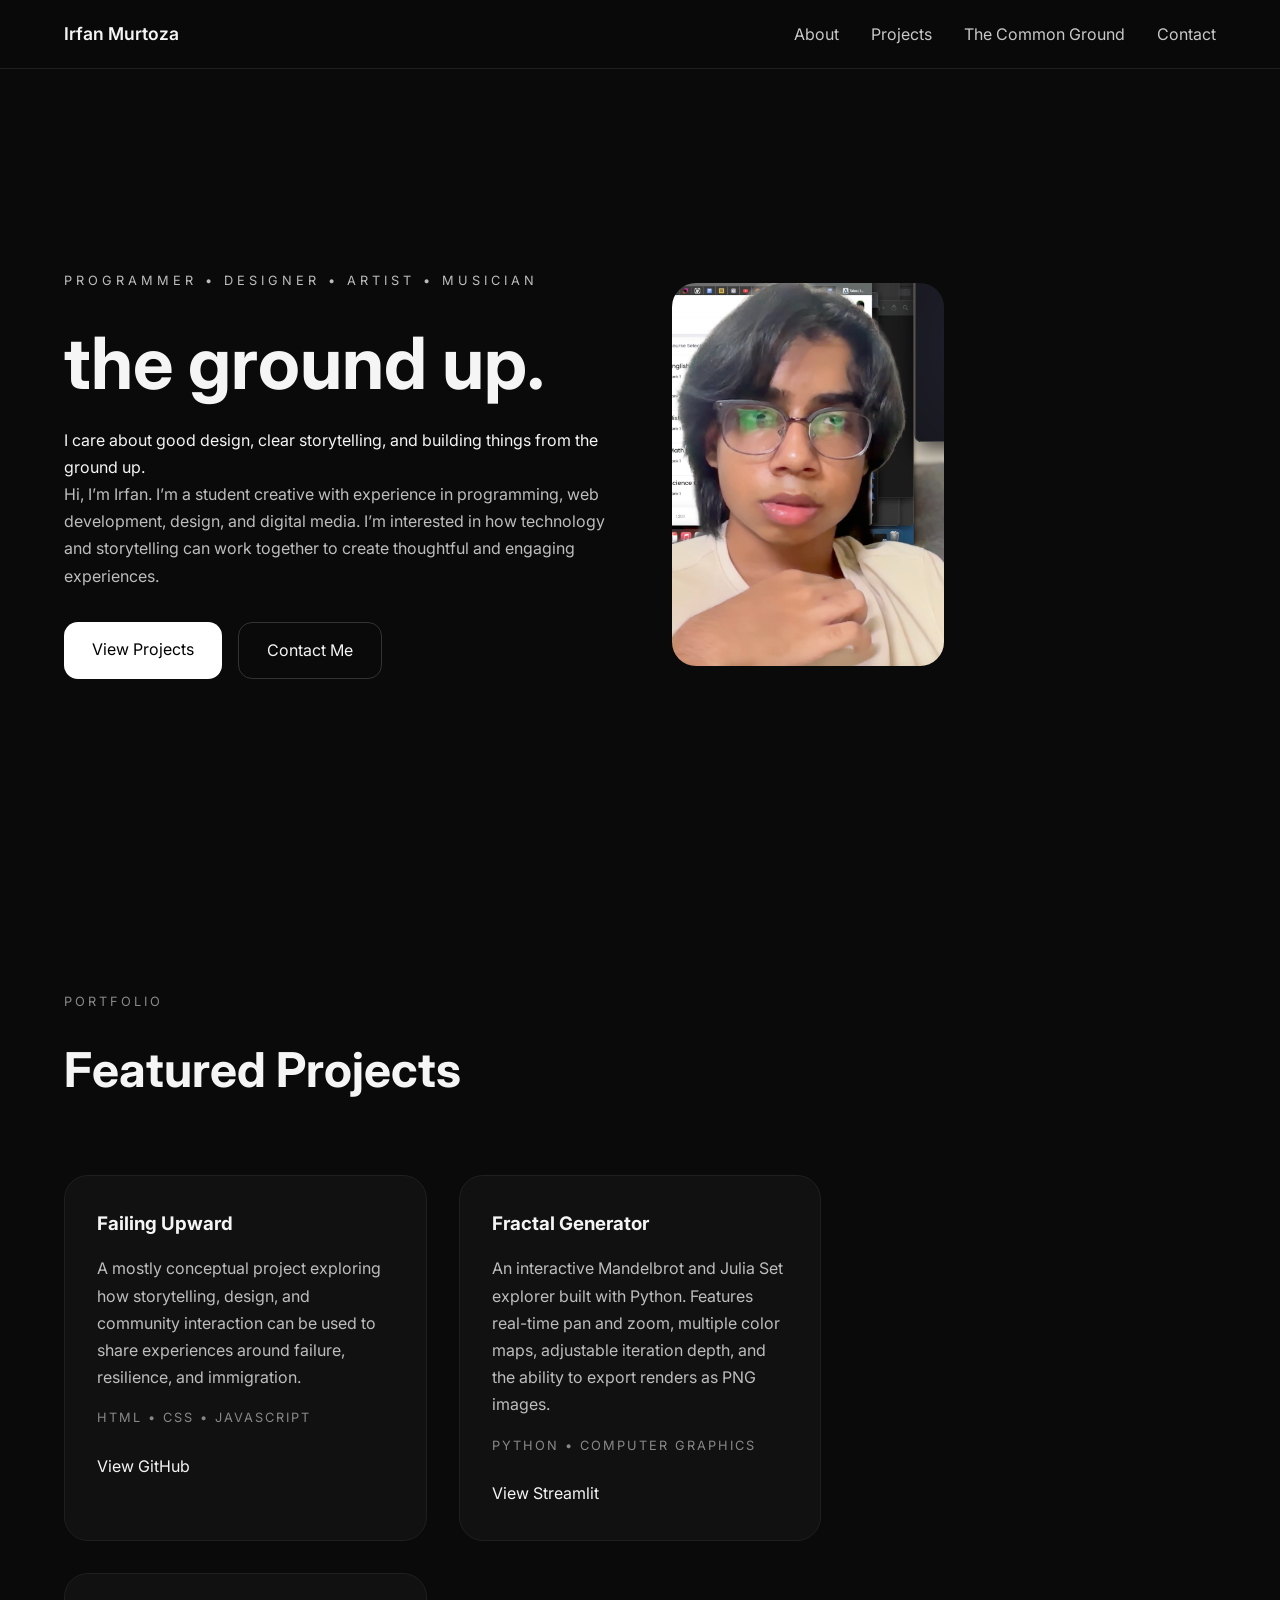
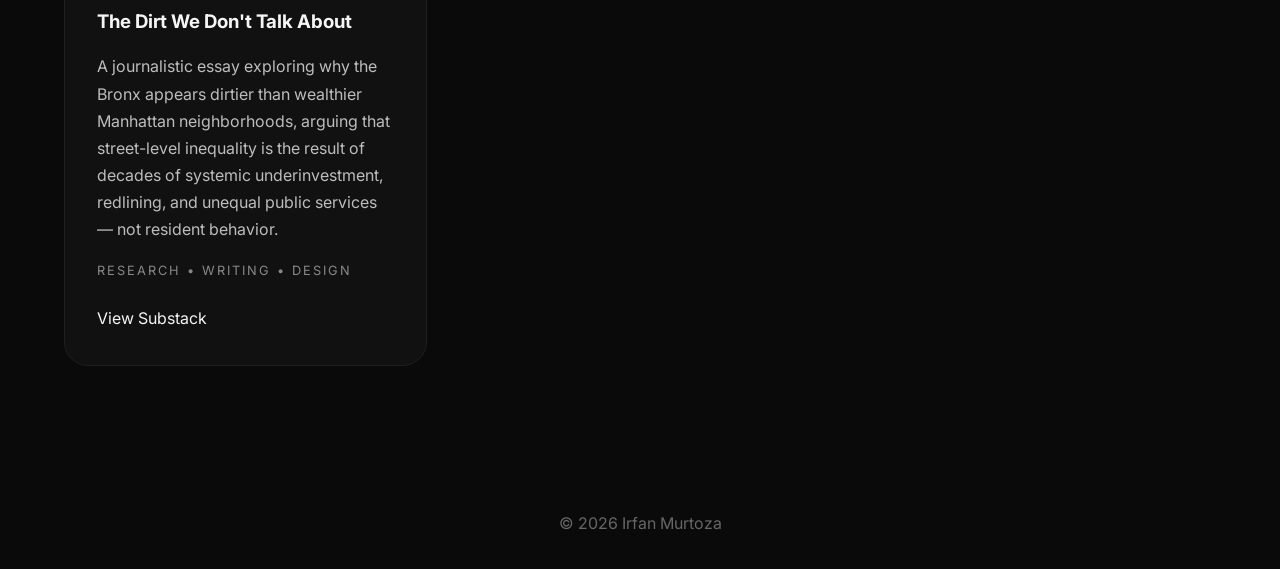
==== docs/index.html @ bb0b38be "Add files via upload" ====
<!DOCTYPE html>
<html lang="en">
<head>
<meta charset="UTF-8">
<meta name="viewport" content="width=device-width, initial-scale=1.0">
<title>Irfan Murtoza | Portfolio</title>
<link rel="preconnect" href="https://fonts.googleapis.com">
<link rel="preconnect" href="https://fonts.gstatic.com" crossorigin>

<link href="https://fonts.googleapis.com/css2?
family=Inter:wght@300;400;500;600;700&display=swap" rel="stylesheet">
<link rel="stylesheet" href="css/style.css">
</head>
<body>
<!-- NAVBAR -->
<nav>
<div class="container nav-container">
<a href="index.html" class="logo">
Irfan Murtoza
</a>
<div class="nav-links">
<a href="about.html">About</a>
<a href="projects.html">Projects</a>
<a href="writing.html">The Common Ground</a>
<a href="contact.html">Contact</a>
</div>
</div>
</nav>
<!-- HERO -->
<section class="hero">
<div class="container hero-grid">
<div class="hero-content">
<p class="hero-subtitle">
Programmer • Designer • Artist • Musician 
</p>
<h1>
the ground up.
</h1>
I care about good design, clear storytelling, and building things from the ground up.
<p>
  Hi, I’m Irfan. I’m a student creative with experience in programming, web development, design, and digital media. I’m interested in how technology and storytelling can work together to create thoughtful and engaging experiences.

</p>
<div class="hero-buttons">
<a href="projects.html" class="btn-primary">
View Projects
</a>
<a href="contact.html" class="btn-secondary">
Contact Me
</a>
</div>
</div>
<div class="hero-image">
<img src="images/me.png" alt="Hero Image Placeholder">
</div>
</div>
</section>
<!-- FEATURED PROJECTS -->
<section>
<div class="container">
<div class="section-title">
<p>Portfolio</p>
<h2>Featured Projects</h2>
</div>
<div class="projects-grid">
<div class="project-card">

<div class="project-content">
<h3>Failing Upward</h3>
<p>
  A mostly conceptual project exploring how storytelling, design, and community interaction can be used to share experiences around failure, resilience, and immigration.

</p>
<div class="project-tools">
HTML • CSS • JavaScript
</div>
<a href="https://irfan932010.github.io/Challenge2/" target="_blank">
  View GitHub
</a>
</div>
</div>
<div class="project-card">

<div class="project-content">
<h3>Fractal Generator</h3>
<p>
An interactive Mandelbrot and Julia Set explorer built with Python. Features real-time pan and zoom, multiple color maps, adjustable iteration depth, and the ability to export renders as PNG images.
</p>
<div class="project-tools">
Python • Computer Graphics 
</div>
<a href="https://fractal-generator.streamlit.app" target="_blank">
  View Streamlit
</div>
</div>
<div class="project-card">

<div class="project-content">
<h3>The Dirt We Don't Talk About</h3>
<p>
A journalistic essay exploring why the Bronx appears dirtier than wealthier Manhattan neighborhoods, arguing that street-level inequality is the result of decades of systemic underinvestment, redlining, and unequal public services — not resident behavior.
</p>
<div class="project-tools">
Research • Writing • Design
</div>
<a href="https://thecommongroundnewyork.substack.com/p/the-dirt-we-dont-talk-about" target="_blank">
View Substack
</a>
</div>
</div>
</div>
</div>
</section>
<!-- FOOTER -->
<footer>
© 2026 Irfan Murtoza
</footer>
</body>
</html>
---- docs/css/style.css ----
* {
margin: 0;
padding: 0;
box-sizing: border-box;
}
body {
font-family: "Inter", sans-serif;
background: #0a0a0a;
color: #f5f5f5;
line-height: 1.7;

}
html {
scroll-behavior: smooth;
}
img {
max-width: 50%;
display: block;
}
a {
text-decoration: none;
color: inherit;
}
.container {
width: 90%;
max-width: 1200px;
margin: auto;
}
/* NAVBAR */
nav {
position: sticky;
top: 0;
z-index: 1000;
background: rgba(10, 10, 10, 0.95);
backdrop-filter: blur(10px);
border-bottom: 1px solid #1f1f1f;
}
.nav-container {
display: flex;
justify-content: space-between;
align-items: center;
padding: 1.2rem 0;
}
.logo {
font-size: 1.1rem;
font-weight: 600;
}
.nav-links {
display: flex;
gap: 2rem;

}
.nav-links a {
color: #c8c8c8;
transition: 0.3s;
}
.nav-links a:hover {
color: white;
}
/* HERO */
.hero {
min-height: 90vh;
display: flex;
align-items: center;
}
.hero-grid {
display: grid;
grid-template-columns: 1fr 1fr;
gap: 4rem;
align-items: center;
}
.hero-subtitle {
color: #8d8d8d;
text-transform: uppercase;
letter-spacing: 4px;
margin-bottom: 1rem;
font-size: 0.8rem;
}
.hero h1 {
font-size: 4.5rem;
line-height: 1.1;
margin-bottom: 1.5rem;
}
.hero p {
color: #bdbdbd;
margin-bottom: 2rem;
}
.hero-image img {
border-radius: 24px;
}

.hero-buttons {
display: flex;
gap: 1rem;
}
/* BUTTONS */
.btn-primary,
.btn-secondary {
padding: 14px 28px;
border-radius: 14px;
transition: 0.3s;
display: inline-block;
}
.btn-primary {
background: white;
color: black;
}
.btn-primary:hover {
transform: translateY(-2px);
}
.btn-secondary {
border: 1px solid #333;
}
.btn-secondary:hover {
border-color: #666;
}
/* SECTION */
section {
padding: 7rem 0;
}
.section-title {
margin-bottom: 4rem;
}
.section-title p {
color: #888;
text-transform: uppercase;
letter-spacing: 3px;
margin-bottom: 1rem;

font-size: 0.8rem;
}
.section-title h2 {
font-size: 3rem;
}
/* PROJECTS */
.projects-grid {
display: grid;
grid-template-columns: repeat(auto-fit, minmax(320px, 1fr));
gap: 2rem;
}
.project-card {
background: #111;
border: 1px solid #1f1f1f;
border-radius: 24px;
overflow: hidden;
transition: 0.3s;
}
.project-card:hover {
transform: translateY(-5px);
border-color: #444;
}
.project-content {
padding: 2rem;
}
.project-content h3 {
margin-bottom: 1rem;
}
.project-content p {
color: #bdbdbd;
margin-bottom: 1rem;
}
.project-tools {
color: #888;
font-size: 0.8rem;
margin-bottom: 1.5rem;
text-transform: uppercase;
letter-spacing: 2px;
}

.project-link {
color: white;
}
/* WRITING */
.writing-grid {
display: grid;
grid-template-columns: repeat(auto-fit, minmax(320px, 1fr));
gap: 2rem;
}
.writing-card {
border: 1px solid #1f1f1f;
border-radius: 24px;
padding: 2rem;
}
.writing-card h3 {
margin-bottom: 1rem;
}
.writing-card p {
color: #bdbdbd;
margin-bottom: 1rem;
}
/* CONTACT */
.contact-box {
border: 1px solid #1f1f1f;
border-radius: 32px;
padding: 5rem 2rem;
text-align: center;
}
.contact-box h2 {
font-size: 3rem;
margin-bottom: 1.5rem;
}
.contact-box p {
color: #bdbdbd;
max-width: 700px;
margin: auto;
margin-bottom: 2rem;
}

.contact-links {
display: flex;
justify-content: center;
gap: 1rem;
flex-wrap: wrap;
}
/* PAGE STYLES */
.page-container {
max-width: 900px;
}
.page-text p {
margin-bottom: 1.5rem;
color: #c5c5c5;
}
.profile-image {
border-radius: 24px;
margin-bottom: 2rem;
}
/* PROJECT PAGE */
.project-page h1 {
font-size: 4rem;
margin-bottom: 2rem;
}
.project-banner {
border-radius: 24px;
margin-bottom: 3rem;
}
.project-info h2 {
margin-top: 2rem;
margin-bottom: 1rem;
}
.project-info p {
color: #c5c5c5;
}
.back-link {
display: inline-block;
margin-bottom: 3rem;

color: #888;
}
footer {
text-align: center;
padding: 2rem 0;
color: #666;
}
/* MOBILE */
@media (max-width: 768px) {
.hero-grid {
grid-template-columns: 1fr;
}
.hero h1 {
font-size: 3rem;
}
.nav-links {
gap: 1rem;
font-size: 0.9rem;
}
.section-title h2,
.contact-box h2,
.project-page h1 {
font-size: 2.3rem;
}
}
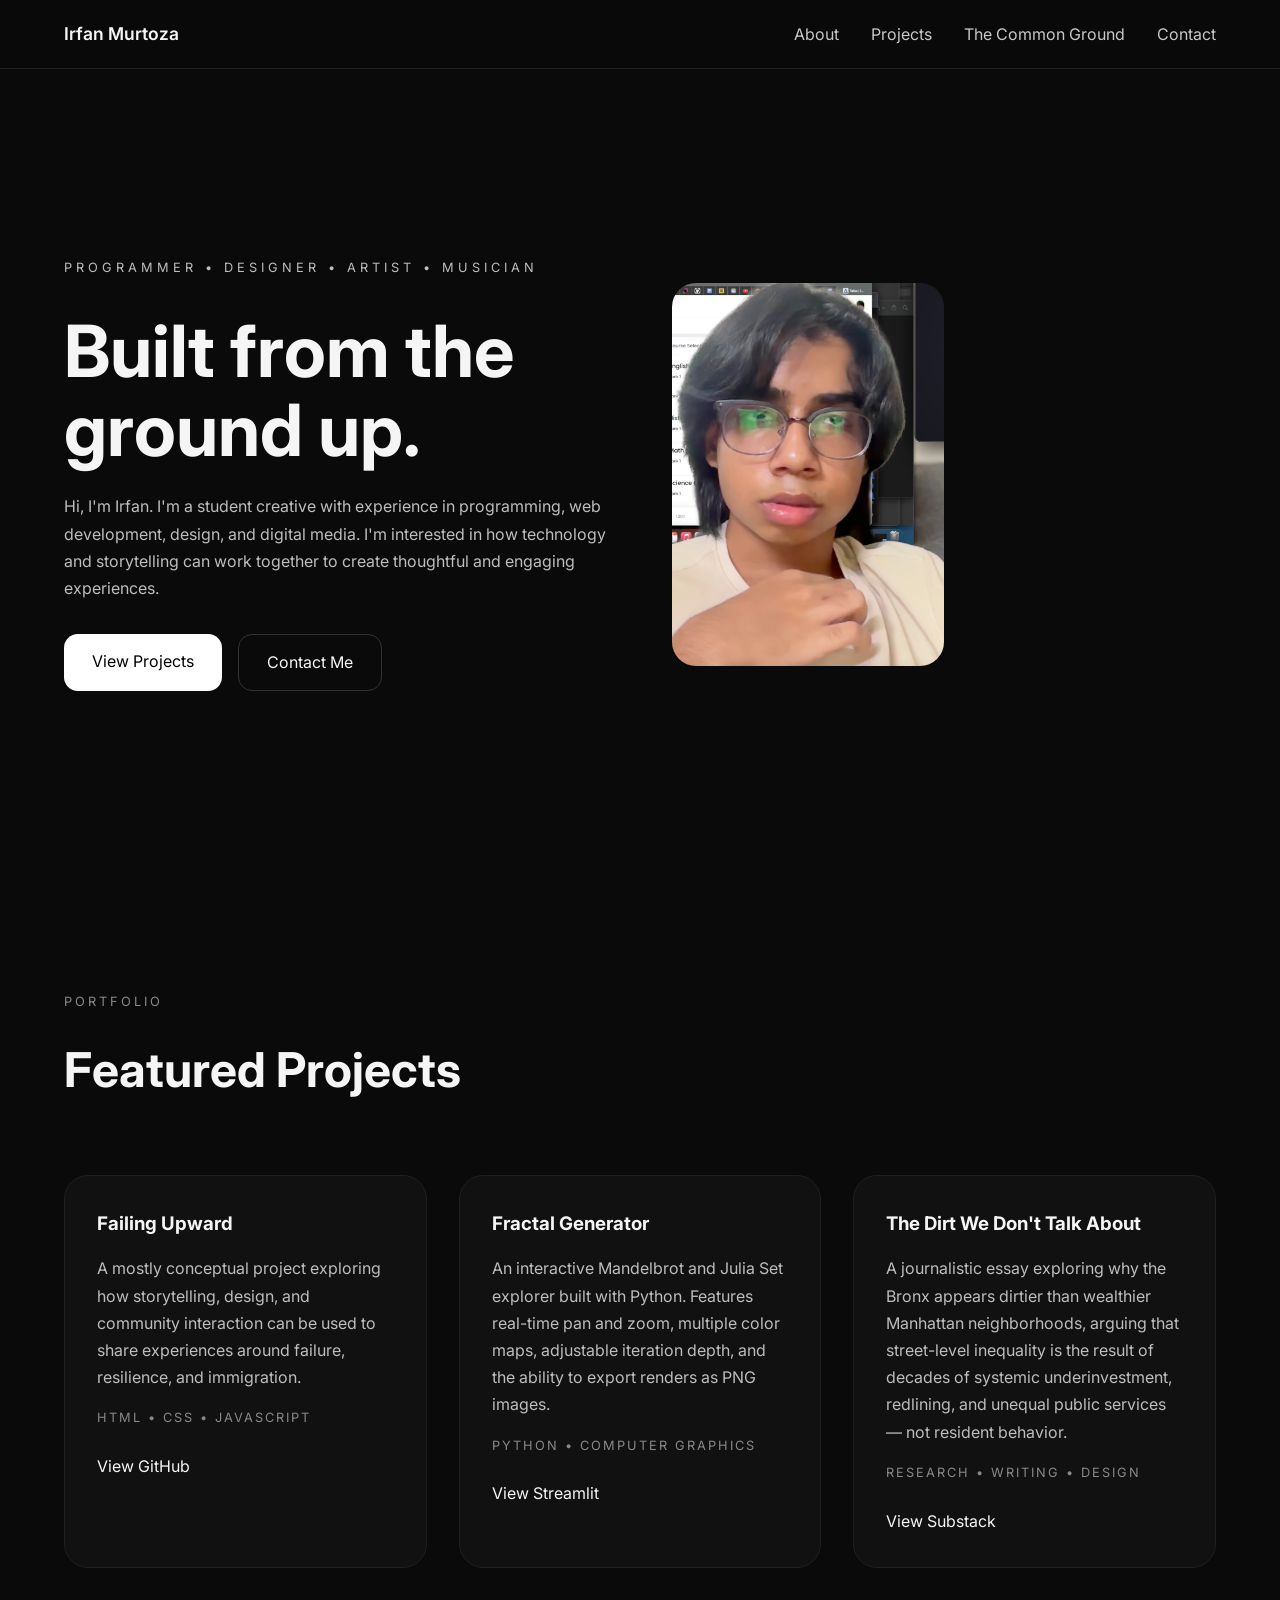
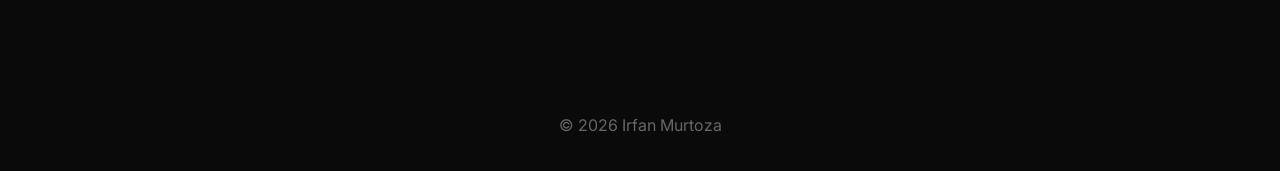
==== commit bb502660: "Add files via upload" ====
--- a/docs/index.html
+++ b/docs/index.html
@@ -1,119 +1,94 @@
 <!DOCTYPE html>
 <html lang="en">
 <head>
-<meta charset="UTF-8">
-<meta name="viewport" content="width=device-width, initial-scale=1.0">
-<title>Irfan Murtoza | Portfolio</title>
-<link rel="preconnect" href="https://fonts.googleapis.com">
-<link rel="preconnect" href="https://fonts.gstatic.com" crossorigin>
-
-<link href="https://fonts.googleapis.com/css2?
-family=Inter:wght@300;400;500;600;700&display=swap" rel="stylesheet">
-<link rel="stylesheet" href="css/style.css">
+  <meta charset="UTF-8">
+  <meta name="viewport" content="width=device-width, initial-scale=1.0">
+  <title>Irfan Murtoza | Portfolio</title>
+  <link rel="preconnect" href="https://fonts.googleapis.com">
+  <link rel="preconnect" href="https://fonts.gstatic.com" crossorigin>
+  <link href="https://fonts.googleapis.com/css2?family=Inter:wght@300;400;500;600;700&display=swap" rel="stylesheet">
+  <link rel="stylesheet" href="css/style.css">
 </head>
 <body>
-<!-- NAVBAR -->
-<nav>
-<div class="container nav-container">
-<a href="index.html" class="logo">
-Irfan Murtoza
-</a>
-<div class="nav-links">
-<a href="about.html">About</a>
-<a href="projects.html">Projects</a>
-<a href="writing.html">The Common Ground</a>
-<a href="contact.html">Contact</a>
-</div>
-</div>
-</nav>
-<!-- HERO -->
-<section class="hero">
-<div class="container hero-grid">
-<div class="hero-content">
-<p class="hero-subtitle">
-Programmer • Designer • Artist • Musician 
-</p>
-<h1>
-the ground up.
-</h1>
-I care about good design, clear storytelling, and building things from the ground up.
-<p>
-  Hi, I’m Irfan. I’m a student creative with experience in programming, web development, design, and digital media. I’m interested in how technology and storytelling can work together to create thoughtful and engaging experiences.
 
-</p>
-<div class="hero-buttons">
-<a href="projects.html" class="btn-primary">
-View Projects
-</a>
-<a href="contact.html" class="btn-secondary">
-Contact Me
-</a>
-</div>
-</div>
-<div class="hero-image">
-<img src="images/me.png" alt="Hero Image Placeholder">
-</div>
-</div>
-</section>
-<!-- FEATURED PROJECTS -->
-<section>
-<div class="container">
-<div class="section-title">
-<p>Portfolio</p>
-<h2>Featured Projects</h2>
-</div>
-<div class="projects-grid">
-<div class="project-card">
+  <!-- NAVBAR -->
+  <nav>
+    <div class="container nav-container">
+      <a href="index.html" class="logo">Irfan Murtoza</a>
+      <div class="nav-links">
+        <a href="about.html">About</a>
+        <a href="projects.html">Projects</a>
+        <a href="writing.html">The Common Ground</a>
+        <a href="contact.html">Contact</a>
+      </div>
+    </div>
+  </nav>
 
-<div class="project-content">
-<h3>Failing Upward</h3>
-<p>
-  A mostly conceptual project exploring how storytelling, design, and community interaction can be used to share experiences around failure, resilience, and immigration.
+  <!-- HERO -->
+  <section class="hero">
+    <div class="container hero-grid">
+      <div class="hero-content">
+        <p class="hero-subtitle">Programmer • Designer • Artist • Musician</p>
+        <h1>Built from the ground up.</h1>
+        <p>Hi, I'm Irfan. I'm a student creative with experience in programming, web development, design, and digital media. I'm interested in how technology and storytelling can work together to create thoughtful and engaging experiences.</p>
+        <div class="hero-buttons">
+          <a href="projects.html" class="btn-primary">View Projects</a>
+          <a href="contact.html" class="btn-secondary">Contact Me</a>
+        </div>
+      </div>
+      <div class="hero-image">
+        <img src="images/me.png" alt="Hero Image Placeholder">
+      </div>
+    </div>
+  </section>
 
-</p>
-<div class="project-tools">
-HTML • CSS • JavaScript
-</div>
-<a href="https://irfan932010.github.io/Challenge2/" target="_blank">
-  View GitHub
-</a>
-</div>
-</div>
-<div class="project-card">
+  <!-- FEATURED PROJECTS -->
+  <section>
+    <div class="container">
+      <div class="section-title">
+        <p>Portfolio</p>
+        <h2>Featured Projects</h2>
+      </div>
+      <div class="projects-grid">
 
-<div class="project-content">
-<h3>Fractal Generator</h3>
-<p>
-An interactive Mandelbrot and Julia Set explorer built with Python. Features real-time pan and zoom, multiple color maps, adjustable iteration depth, and the ability to export renders as PNG images.
-</p>
-<div class="project-tools">
-Python • Computer Graphics 
-</div>
-<a href="https://fractal-generator.streamlit.app" target="_blank">
-  View Streamlit
-</div>
-</div>
-<div class="project-card">
+        <!-- Project 1 -->
+        <div class="project-card">
+          <div class="project-content">
+            <h3>Failing Upward</h3>
+            <p>A mostly conceptual project exploring how storytelling, design, and community interaction can be used to share experiences around failure, resilience, and immigration.</p>
+            <div class="project-tools">HTML • CSS • JavaScript</div>
+            <a href="https://irfan932010.github.io/Challenge2/" target="_blank">View GitHub</a>
+          </div>
+        </div>
 
-<div class="project-content">
-<h3>The Dirt We Don't Talk About</h3>
-<p>
-A journalistic essay exploring why the Bronx appears dirtier than wealthier Manhattan neighborhoods, arguing that street-level inequality is the result of decades of systemic underinvestment, redlining, and unequal public services — not resident behavior.
-</p>
-<div class="project-tools">
-Research • Writing • Design
-</div>
-<a href="https://thecommongroundnewyork.substack.com/p/the-dirt-we-dont-talk-about" target="_blank">
-View Substack
-</a>
-</div>
-</div>
-</div>
-</div>
-</section>
-<!-- FOOTER -->
-<footer>
-© 2026 Irfan Murtoza
-</footer>
+        <!-- Project 2 -->
+        <div class="project-card">
+          <div class="project-content">
+            <h3>Fractal Generator</h3>
+            <p>An interactive Mandelbrot and Julia Set explorer built with Python. Features real-time pan and zoom, multiple color maps, adjustable iteration depth, and the ability to export renders as PNG images.</p>
+            <div class="project-tools">Python • Computer Graphics</div>
+            <a href="https://fractal-generator.streamlit.app" target="_blank">View Streamlit</a>
+          </div>
+        </div>
+
+        <!-- Project 3 -->
+        <div class="project-card">
+          <div class="project-content">
+            <h3>The Dirt We Don't Talk About</h3>
+            <p>A journalistic essay exploring why the Bronx appears dirtier than wealthier Manhattan neighborhoods, arguing that street-level inequality is the result of decades of systemic underinvestment, redlining, and unequal public services — not resident behavior.</p>
+            <div class="project-tools">Research • Writing • Design</div>
+            <a href="https://thecommongroundnewyork.substack.com/p/the-dirt-we-dont-talk-about" target="_blank">View Substack</a>
+          </div>
+        </div>
+
+      </div>
+    </div>
+  </section>
+
+  <!-- FOOTER -->
+  <footer>
+    © 2026 Irfan Murtoza
+  </footer>
+
 </body>
 </html>
